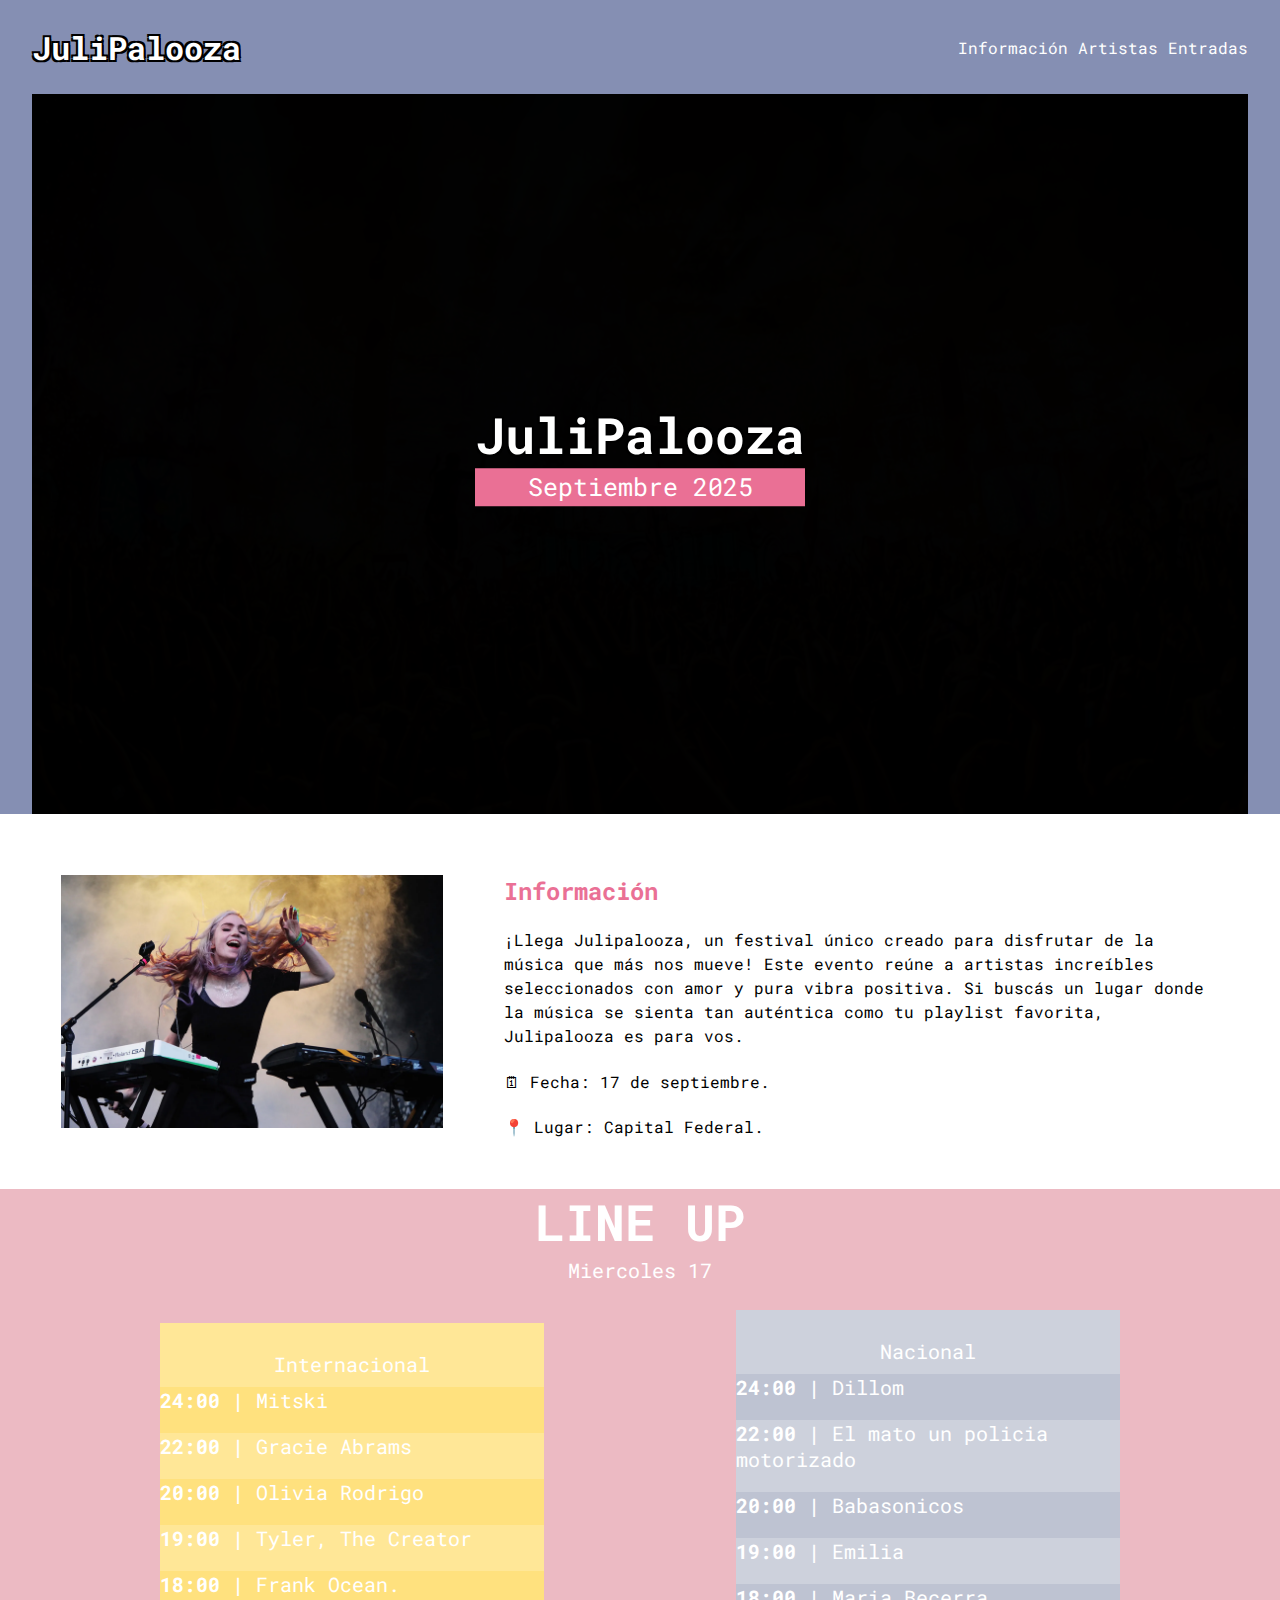
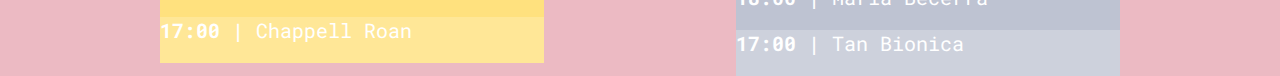
==== index.html @ cfa195fe "0.0.3" ====
<html>
<html lang="en">
<head>
    <meta charset="UTF-8">
    <meta name="viewport" content="width=device-width, initial-scale=1.0">
    <link rel="stylesheet" href="estilos.css">
    <title>Festival de Música</title>
    <link rel="preconnect" href="https://fonts.googleapis.com">
    <link rel="preconnect" href="https://fonts.gstatic.com" crossorigin>
    <link href="https://fonts.googleapis.com/css2?family=Montserrat:ital,wght@0,100..900;1,100..900&family=Roboto+Mono:ital,wght@0,100..700;1,100..700&display=swap" rel="stylesheet">
</head>
<body>
    <header class="header">

        <div class="contenedor contenido-h">

            

            <h1> JuliPalooza</h1>

        

            <nav class="navegacion">
                <a href="#info">Información</a>
                <a href="#Artistas">Artistas</a>
                <a href="#">Entradas</a>
            </nav>


        </div>

        <div class="imagen">
            <div class="contenedor contenido-i">
                <img src="img/festival.jpg" alt="festival" >
            <div class="texto">
                <h2>JuliPalooza</h2>
                <p>Septiembre 2025</p>
            </div>

        </div>
            
        </div>
    </header>

    <section id="info" class="contenedor-info">

        <div class="imagen-info">

            <img src="img/grimes.webp" alt="Grimes">


        </div>


      <div class="texto-info">

            <h2>Información</h2>
            <p>¡Llega Julipalooza, un festival único creado para disfrutar de la música que más nos mueve! Este evento reúne a artistas increíbles seleccionados con amor y pura vibra positiva. Si buscás un lugar donde la música se sienta tan auténtica como tu playlist favorita, Julipalooza es para vos. </p>
            <p>🗓 Fecha: 17 de septiembre.</p>
            <p>📍 Lugar: Capital Federal.</p>
        </div>


    </section>

    <section id="Artistas" class="artistas">

        <h3>Line Up</h3>
    
        <p class="dia">Miercoles 17</p>

        <div class="contenedor-artistas">

            <div class="escenario amarillo">

                <p class="nombre-escenario">Internacional</p>
    
                <ul class="horarios">



                    <li>
                        24:00 | <span>Mitski</span>
                    </li>
                    <li>
                        22:00 | <span>Gracie Abrams</span>
                    </li>
                    <li>
                        20:00 | <span>Olivia Rodrigo</span>
                    </li>
                    <li>
                        19:00 | <span>Tyler, The Creator</span>
                    </li>
                    <li>
                        18:00 | <span>Frank Ocean.</span>
                    </li>
                    <li>
                        17:00 | <span>Chappell Roan</span>
                    </li>
                </ul>

           
            </div> <!--.escenario-->
    
            <div class="escenario beige">
                <p class="nombre-escenario">Nacional</p>
    
                <ul class="horarios">
                    <li>
                        24:00 | <span>Dillom</span>
                    </li>
                    <li>
                        22:00 | <span>El mato un policia motorizado</span>
                    </li>
                    <li>
                        20:00 | <span>Babasonicos</span>
                    </li>
                    <li>
                        19:00 | <span>Emilia</span>
                    </li>
                    <li>
                        18:00 | <span>Maria Becerra</span>
                    </li>
                    <li>
                        17:00 | <span>Tan Bionica</span>
                    </li>
                </ul>
            </div> <!--.escenario-->
        </div> <!--.escenarios-contenedor -->

    
</body>
</html>
---- estilos.css ----
.header {
  background-color: #858FB3;
}
.header .contenido-h {
  padding: 2%;
  display: flex;
  justify-content: space-between;
  align-items: center;
}
.header .contenido-h h1 {
  text-shadow: 2px 2px 0 black, -2px 2px 0 black, 2px -2px 0 black, -2px -2px 0 black;
}

.navegacion a, h1 {
  color: white;
}
.navegacion a:hover, h1:hover {
  color: #ECBAC3;
}

.imagen img {
  filter: brightness(1%);
  height: 80%;
}

.contenido-i {
  position: relative;
}

.contenido-i img {
  animation-name: colores;
  animation-duration: 4s;
  animation-iteration-count: infinite;
  z-index: 0;
}

@keyframes colores {
  0%, 100% {
    filter: hue-rotate(0deg);
  }
  50% {
    filter: hue-rotate(50deg);
  }
}
.texto {
  position: absolute;
  top: 50%;
  left: 50%;
  transform: translate(-50%, -50%);
  color: white;
  text-align: center;
  scale: 1;
}
.texto h2 {
  font-weight: 700;
  font-size: 50px;
  text-shadow: 2px 2px 0 black, -2px 2px 0 black, 2px -2px 0 black, -2px -2px 0 black;
}
.texto p {
  font-size: 25px;
  background-color: #EA7095;
}

.texto:hover {
  scale: 1.15;
}
.texto:hover p {
  background-color: #ECBAC3;
}

@media (max-width: 480px) {
  .contenido-h {
    display: flex;
    flex-direction: column;
    align-items: flex-start;
    background-color: black;
  }
}
.contenedor-info {
  display: flex;
  width: 95%;
}
.contenedor-info .imagen-info {
  padding: 5%;
  align-items: center;
  scale: 1;
}

.imagen-info:hover {
  scale: 1.15;
}

.texto-info {
  padding-top: 5%;
}
.texto-info p {
  padding-top: 3%;
}
.texto-info h2 {
  color: #EA7095;
}

@media (max-width: 480px) {
  .contenedor-info {
    display: flex;
    flex-direction: column;
    align-items: center;
  }
}
.artistas {
  background-color: #ECBAC3;
}
.artistas h3 {
  color: white;
  text-align: center;
  font-size: 50px;
  text-transform: uppercase;
}
.artistas .dia {
  color: white;
  text-align: center;
  font-size: 20px;
  padding-bottom: 2%;
}

.contenedor-artistas {
  display: flex;
  justify-content: center;
  align-items: center;
  gap: 15%;
}

.escenario {
  padding-top: 2%;
  font-family: "Roboto Mono", serif;
  color: white;
  font-size: 20px;
  justify-content: center;
  align-items: center;
  width: 30%;
  scale: 1;
}
.escenario:hover {
  scale: 1.15;
}

.nombre-escenario {
  text-align: center;
  padding-bottom: 2%;
}

.horarios {
  list-style: none;
}
.horarios li {
  padding-bottom: 20px;
  font-weight: 700;
}
.horarios li span {
  font-weight: 400;
}

.amarillo {
  background-color: #FFE797;
}
.amarillo li:nth-child(odd) {
  background-color: rgb(255, 225.1153846154, 125.5);
}

.beige {
  background-color: #CDD1DC;
}
.beige li:nth-child(odd) {
  background-color: rgb(190, 195.2, 209.5);
}

@media (max-width: 480px) {
  .contenedor-artistas {
    display: flex;
    flex-direction: column;
    align-items: center;
  }
  .contenedor-artistas .escenario {
    width: 80%;
  }
}
* {
  margin: 0%;
  padding: 0%;
  scroll-behavior: smooth;
}

body {
  font-family: "Roboto Mono", serif;
  font-style: normal;
  color: "#000000";
}

p {
  color: "#000000";
  line-height: 1.5;
}

.contenedor {
  width: 95%;
  margin: 0 auto;
}

a {
  text-decoration: none;
}

img {
  max-width: 100%;
  width: 100%;
  height: auto;
  display: block;
}

h1 {
  font-weight: 900;
}

/*# sourceMappingURL=estilos.css.map */
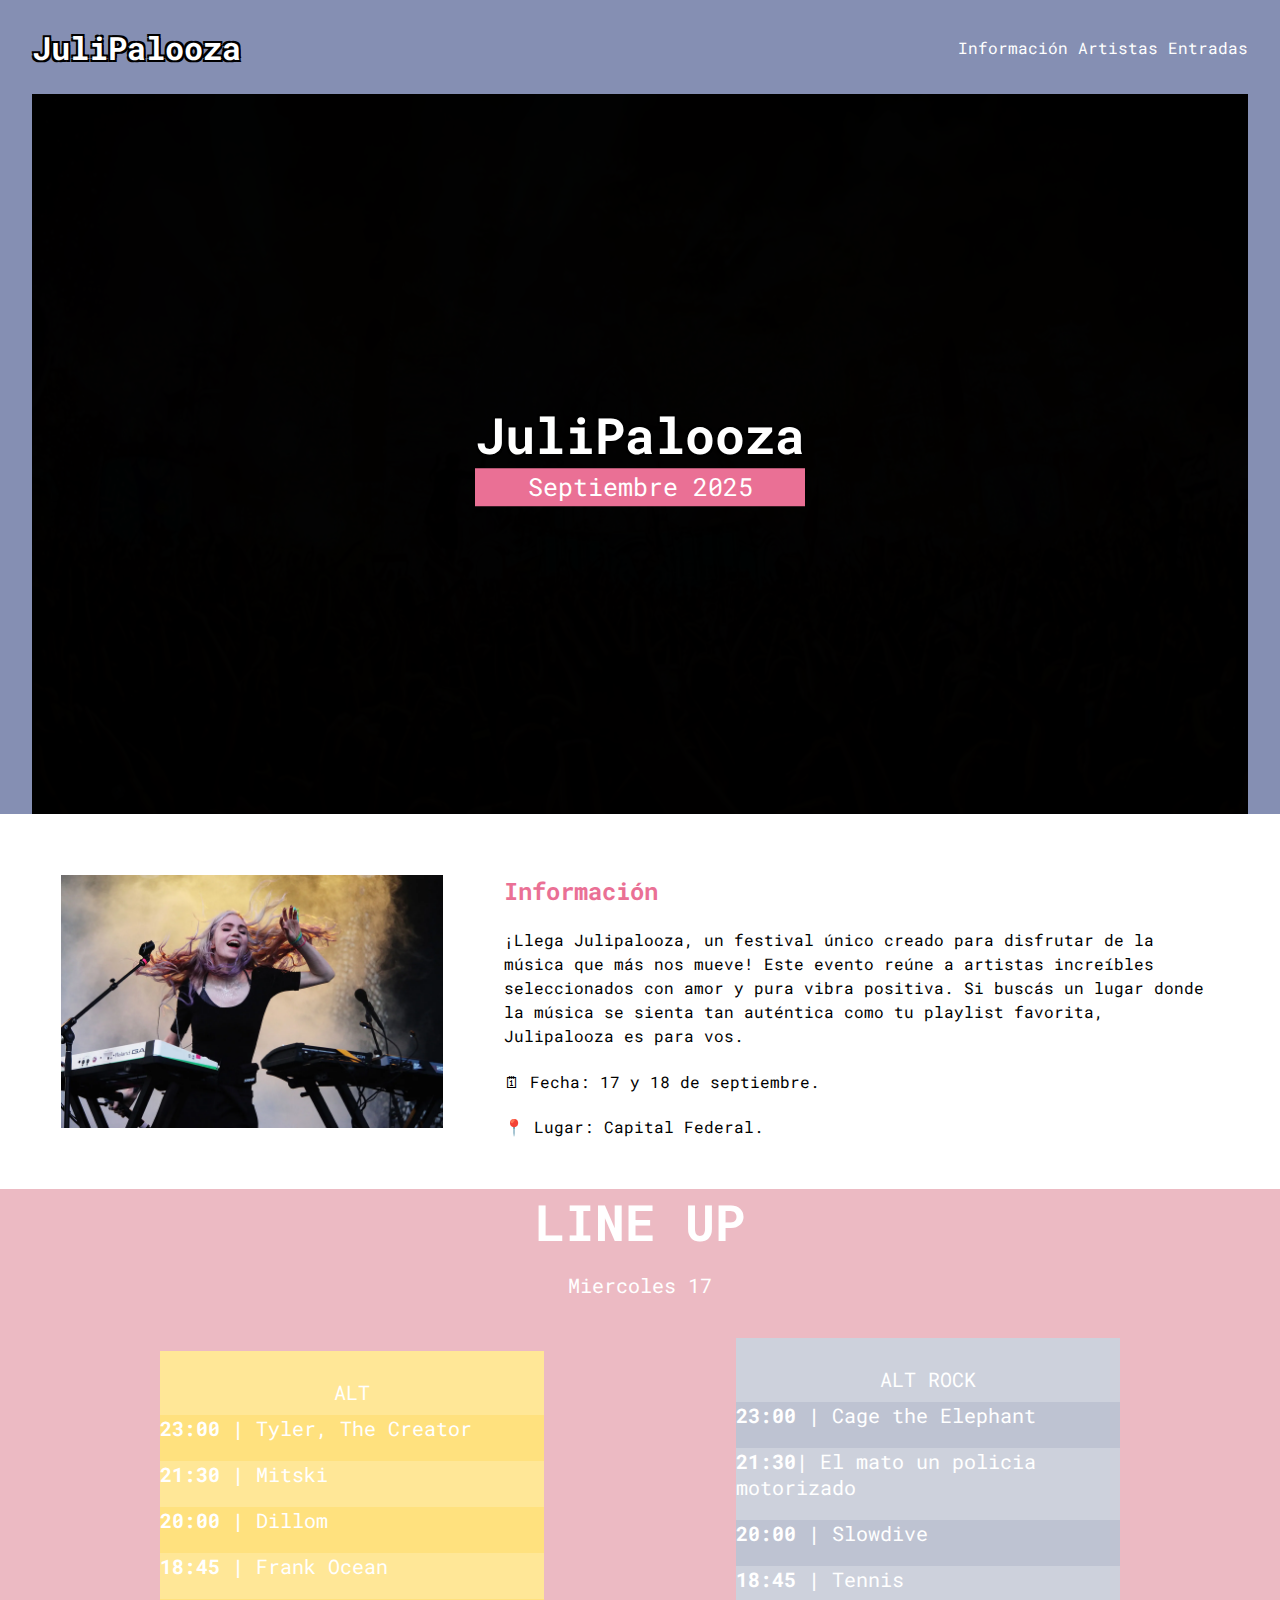
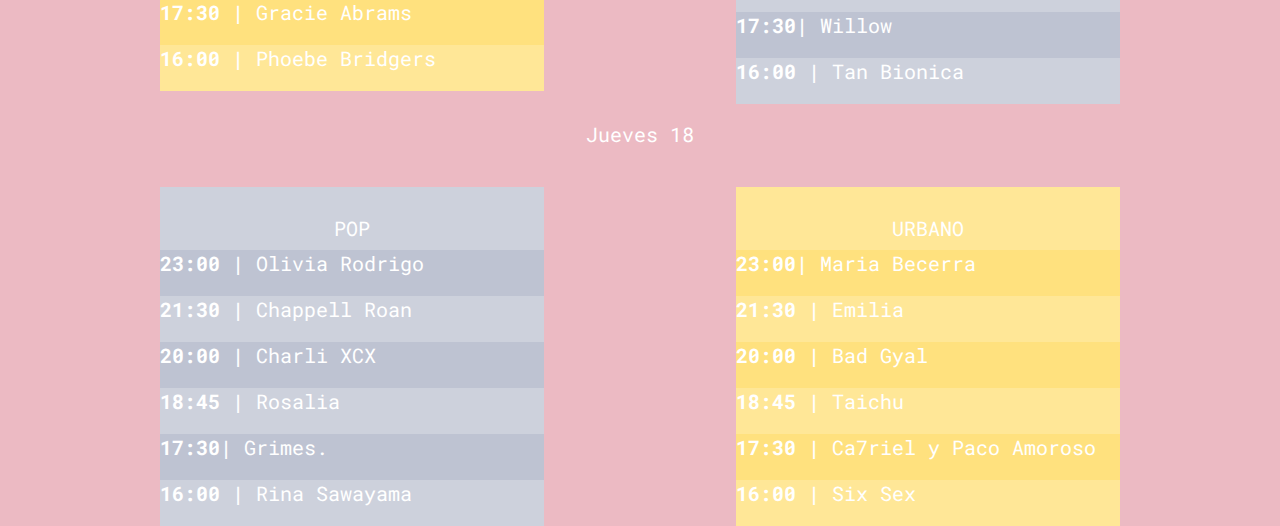
==== commit 017d4a00: "0.0.5" ====
--- a/index.html
+++ b/index.html
@@ -56,7 +56,7 @@
 
             <h2>Información</h2>
             <p>¡Llega Julipalooza, un festival único creado para disfrutar de la música que más nos mueve! Este evento reúne a artistas increíbles seleccionados con amor y pura vibra positiva. Si buscás un lugar donde la música se sienta tan auténtica como tu playlist favorita, Julipalooza es para vos. </p>
-            <p>🗓 Fecha: 17 de septiembre.</p>
+            <p>🗓 Fecha: 17 y 18 de septiembre.</p>
             <p>📍 Lugar: Capital Federal.</p>
         </div>
 
@@ -73,29 +73,29 @@
 
             <div class="escenario amarillo">
 
-                <p class="nombre-escenario">Internacional</p>
-    
-                <ul class="horarios">
-
-
-
-                    <li>
-                        24:00 | <span>Mitski</span>
-                    </li>
-                    <li>
-                        22:00 | <span>Gracie Abrams</span>
-                    </li>
-                    <li>
-                        20:00 | <span>Olivia Rodrigo</span>
-                    </li>
-                    <li>
-                        19:00 | <span>Tyler, The Creator</span>
-                    </li>
-                    <li>
-                        18:00 | <span>Frank Ocean.</span>
-                    </li>
-                    <li>
-                        17:00 | <span>Chappell Roan</span>
+                <p class="nombre-escenario">ALT</p>
+    
+                <ul class="horarios">
+
+
+
+                    <li>
+                        23:00 | <span>Tyler, The Creator</span>
+                    </li>
+                    <li>
+                        21:30 | <span>Mitski</span>
+                    </li>
+                    <li>
+                        20:00 | <span>Dillom</span>
+                    </li>
+                    <li>
+                        18:45 | <span>Frank Ocean</span>
+                    </li>
+                    <li>
+                        17:30 | <span>Gracie Abrams</span>
+                    </li>
+                    <li>
+                        16:00 | <span>Phoebe Bridgers</span>
                     </li>
                 </ul>
 
@@ -103,30 +103,97 @@
             </div> <!--.escenario-->
     
             <div class="escenario beige">
-                <p class="nombre-escenario">Nacional</p>
-    
-                <ul class="horarios">
-                    <li>
-                        24:00 | <span>Dillom</span>
-                    </li>
-                    <li>
-                        22:00 | <span>El mato un policia motorizado</span>
-                    </li>
-                    <li>
-                        20:00 | <span>Babasonicos</span>
-                    </li>
-                    <li>
-                        19:00 | <span>Emilia</span>
-                    </li>
-                    <li>
-                        18:00 | <span>Maria Becerra</span>
-                    </li>
-                    <li>
-                        17:00 | <span>Tan Bionica</span>
+                <p class="nombre-escenario">ALT ROCK</p>
+    
+                <ul class="horarios">
+                    <li>
+                        23:00 | <span>Cage the Elephant</span>
+                    </li>
+                    <li>
+                        21:30| <span>El mato un policia motorizado</span>
+                    </li>
+                    <li>
+                        20:00 | <span>Slowdive</span>
+                    </li>
+                    <li>
+                        18:45 | <span>Tennis</span>
+                    </li>
+                    <li>
+                        17:30| <span>Willow</span>
+                    </li>
+                    <li>
+                        16:00 | <span>Tan Bionica</span>
                     </li>
                 </ul>
             </div> <!--.escenario-->
         </div> <!--.escenarios-contenedor -->
+
+
+        <p class="dia">Jueves 18</p>
+
+        <div class="contenedor-artistas">
+
+            <div class="escenario beige">
+
+                <p class="nombre-escenario">POP</p>
+    
+                <ul class="horarios">
+
+
+
+                    <li>
+                        23:00 | <span>Olivia Rodrigo</span>
+                    </li>
+                    <li>
+                        21:30 | <span>Chappell Roan</span>
+                    </li>
+                    <li>
+                        20:00 | <span>Charli XCX</span>
+                    </li>
+                    <li>
+                        18:45 | <span>Rosalia</span>
+                    </li>
+                    <li>
+                        17:30| <span>Grimes.</span>
+                    </li>
+                    <li>
+                        16:00 | <span>Rina Sawayama</span>
+                    </li>
+                </ul>
+
+           
+            </div> <!--.escenario-->
+    
+            <div class="escenario amarillo">
+                <p class="nombre-escenario">URBANO</p>
+    
+                <ul class="horarios">
+                    <li>
+                        23:00| <span>Maria Becerra</span>
+                    </li>
+                    <li>
+                        21:30 | <span>Emilia</span>
+                    </li>
+                    <li>
+                        20:00 | <span>Bad Gyal</span>
+                    </li>
+                    <li>
+                        18:45 | <span>Taichu</span>
+                    </li>
+                    <li>
+                        17:30 | <span>Ca7riel y Paco Amoroso</span>
+                    </li>
+                    <li>
+                        16:00 | <span>Six Sex</span>
+                    </li>
+                </ul>
+            </div> <!--.escenario-->
+        </div> <!--.escenarios-contenedor -->
+
+
+        
+      
+    </section>
 
     
 </body>
--- a/estilos.css
+++ b/estilos.css
@@ -120,7 +120,8 @@
   color: white;
   text-align: center;
   font-size: 20px;
-  padding-bottom: 2%;
+  padding-bottom: 3%;
+  padding-top: 15px;
 }
 
 .contenedor-artistas {
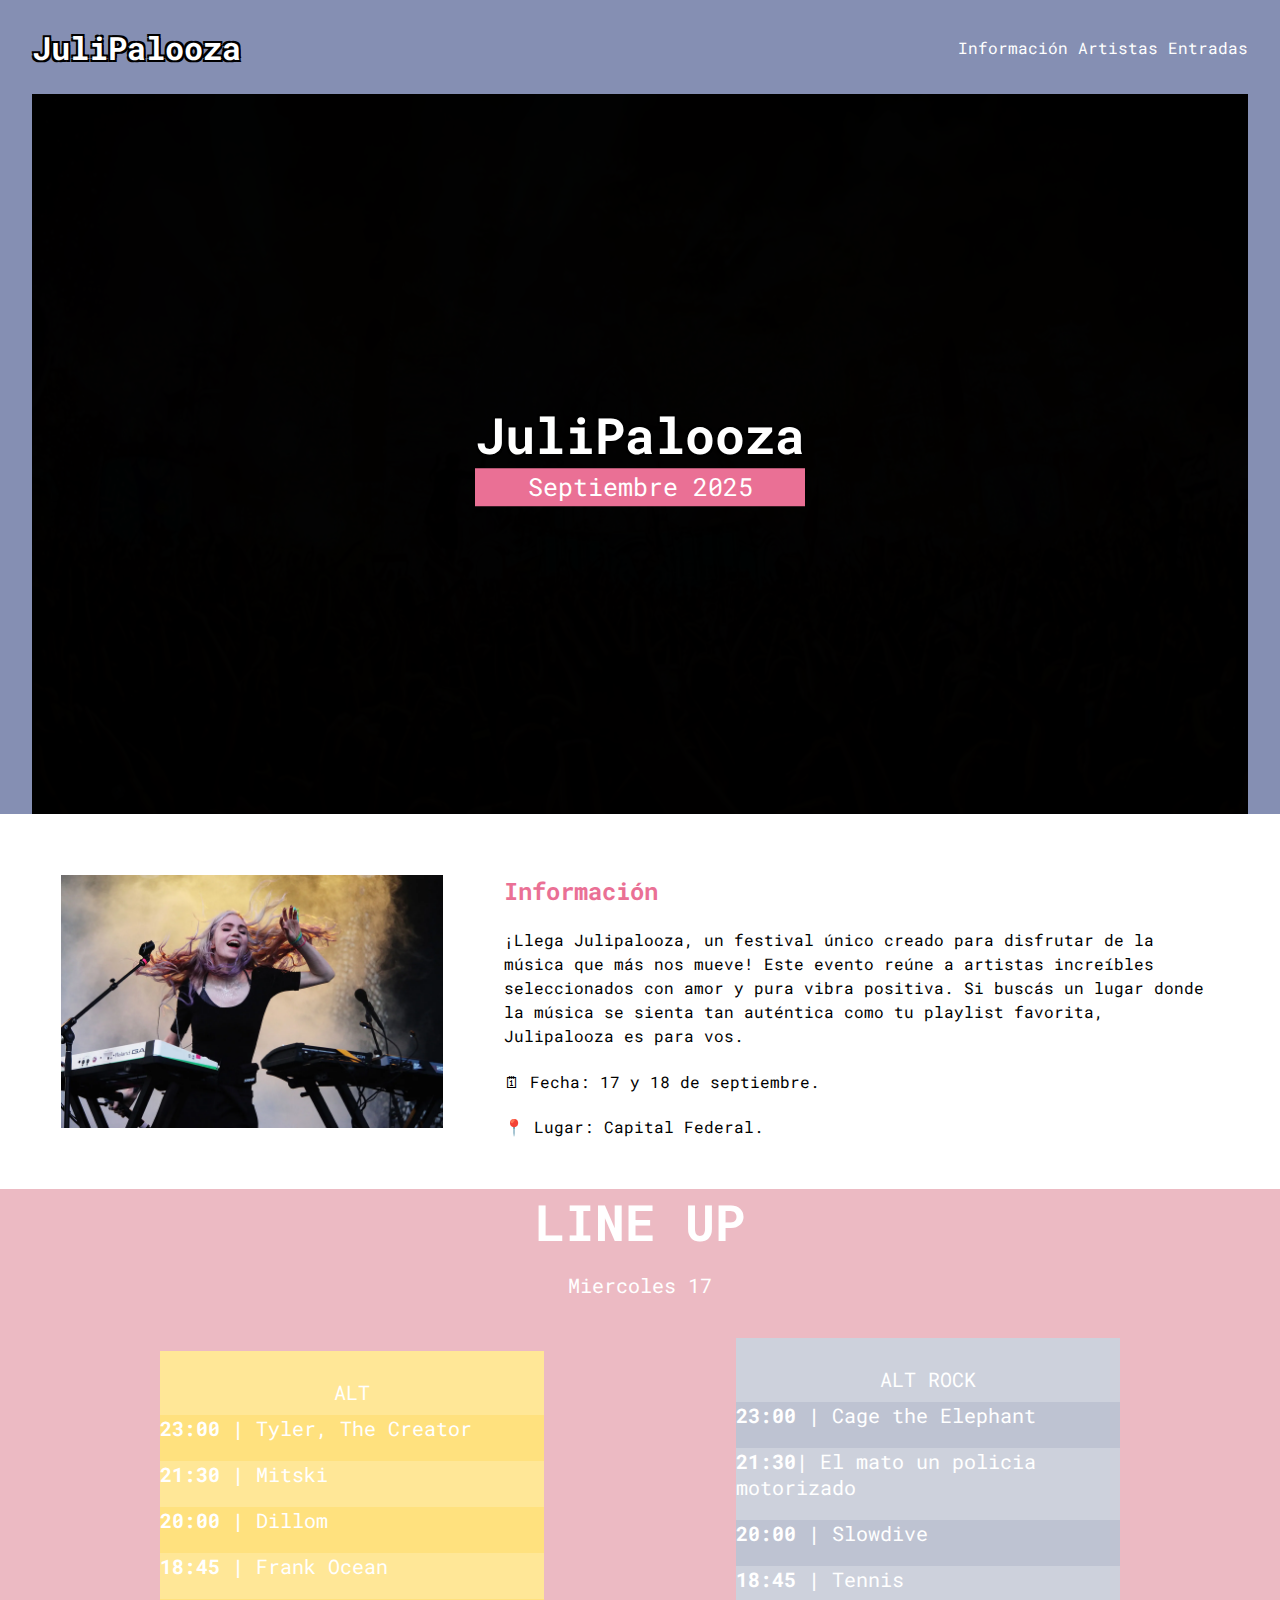
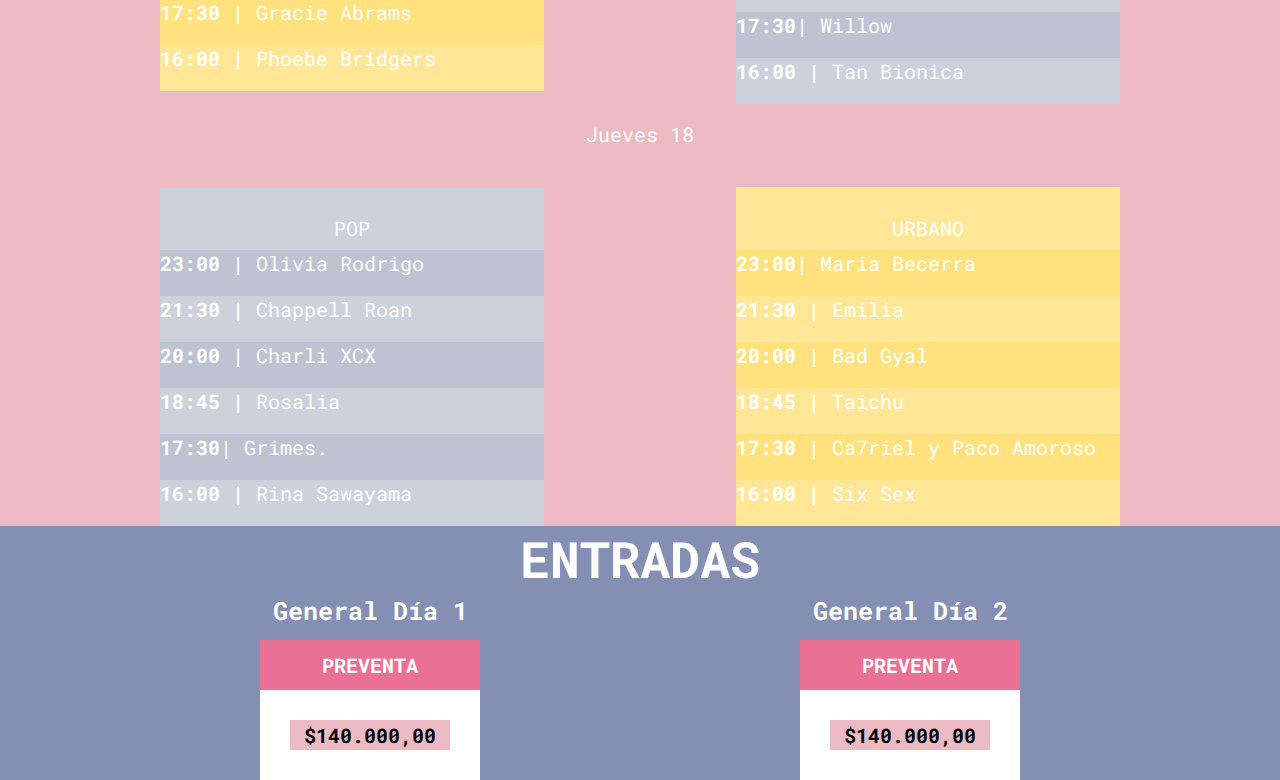
==== commit a9774cce: "0.0.6" ====
--- a/index.html
+++ b/index.html
@@ -23,7 +23,7 @@
             <nav class="navegacion">
                 <a href="#info">Información</a>
                 <a href="#Artistas">Artistas</a>
-                <a href="#">Entradas</a>
+                <a href="#entradas">Entradas</a>
             </nav>
 
 
@@ -190,9 +190,36 @@
             </div> <!--.escenario-->
         </div> <!--.escenarios-contenedor -->
 
-
-        
-      
+    </section>
+
+
+    <section id="entradas" class="contenedor-entradas">
+        <h3>Entradas</h3>
+    
+        <div class="entrada">
+            <div class="pase">
+                <p class="pase-nombre">General Día 1</p>
+                <div class="pase-preventa">
+                    <p>Preventa</p>
+                </div>
+                
+                <div class="pase-precio">
+                    <p>$140.000,00</p>
+                </div>
+            </div>
+
+            <div class="pase">
+                <p class="pase-nombre">General Día 2</p>
+                <div class="pase-preventa">
+                    <p>Preventa</p>
+                </div>
+                
+                <div class="pase-precio">
+                    <p>$140.000,00</p>
+                </div>
+            </div>
+            
+        </div>
     </section>
 
     
--- a/estilos.css
+++ b/estilos.css
@@ -185,10 +185,55 @@
     width: 80%;
   }
 }
+.contenedor-entradas {
+  background-color: #858FB3;
+}
+.contenedor-entradas h3 {
+  color: white;
+  text-align: center;
+  font-size: 50px;
+  text-transform: uppercase;
+}
+
+.entrada {
+  display: flex;
+  justify-content: center;
+  gap: 25%;
+}
+
+.pase .pase-nombre {
+  font-size: 25px;
+  font-weight: 700;
+  text-align: center;
+  color: white;
+  padding-bottom: 10px;
+}
+.pase .pase-preventa p {
+  color: white;
+  text-align: center;
+  font-size: 20px;
+  background-color: #EA7095;
+  padding: 10px;
+  width: 200px;
+  font-weight: 700;
+  text-transform: uppercase;
+}
+.pase .pase-precio {
+  background-color: white;
+  padding: 30px;
+}
+.pase .pase-precio p {
+  font-size: 20px;
+  font-weight: 700;
+  text-align: center;
+  background-color: #ECBAC3;
+}
+
 * {
   margin: 0%;
   padding: 0%;
   scroll-behavior: smooth;
+  font-family: "Roboto Mono", serif;
 }
 
 body {
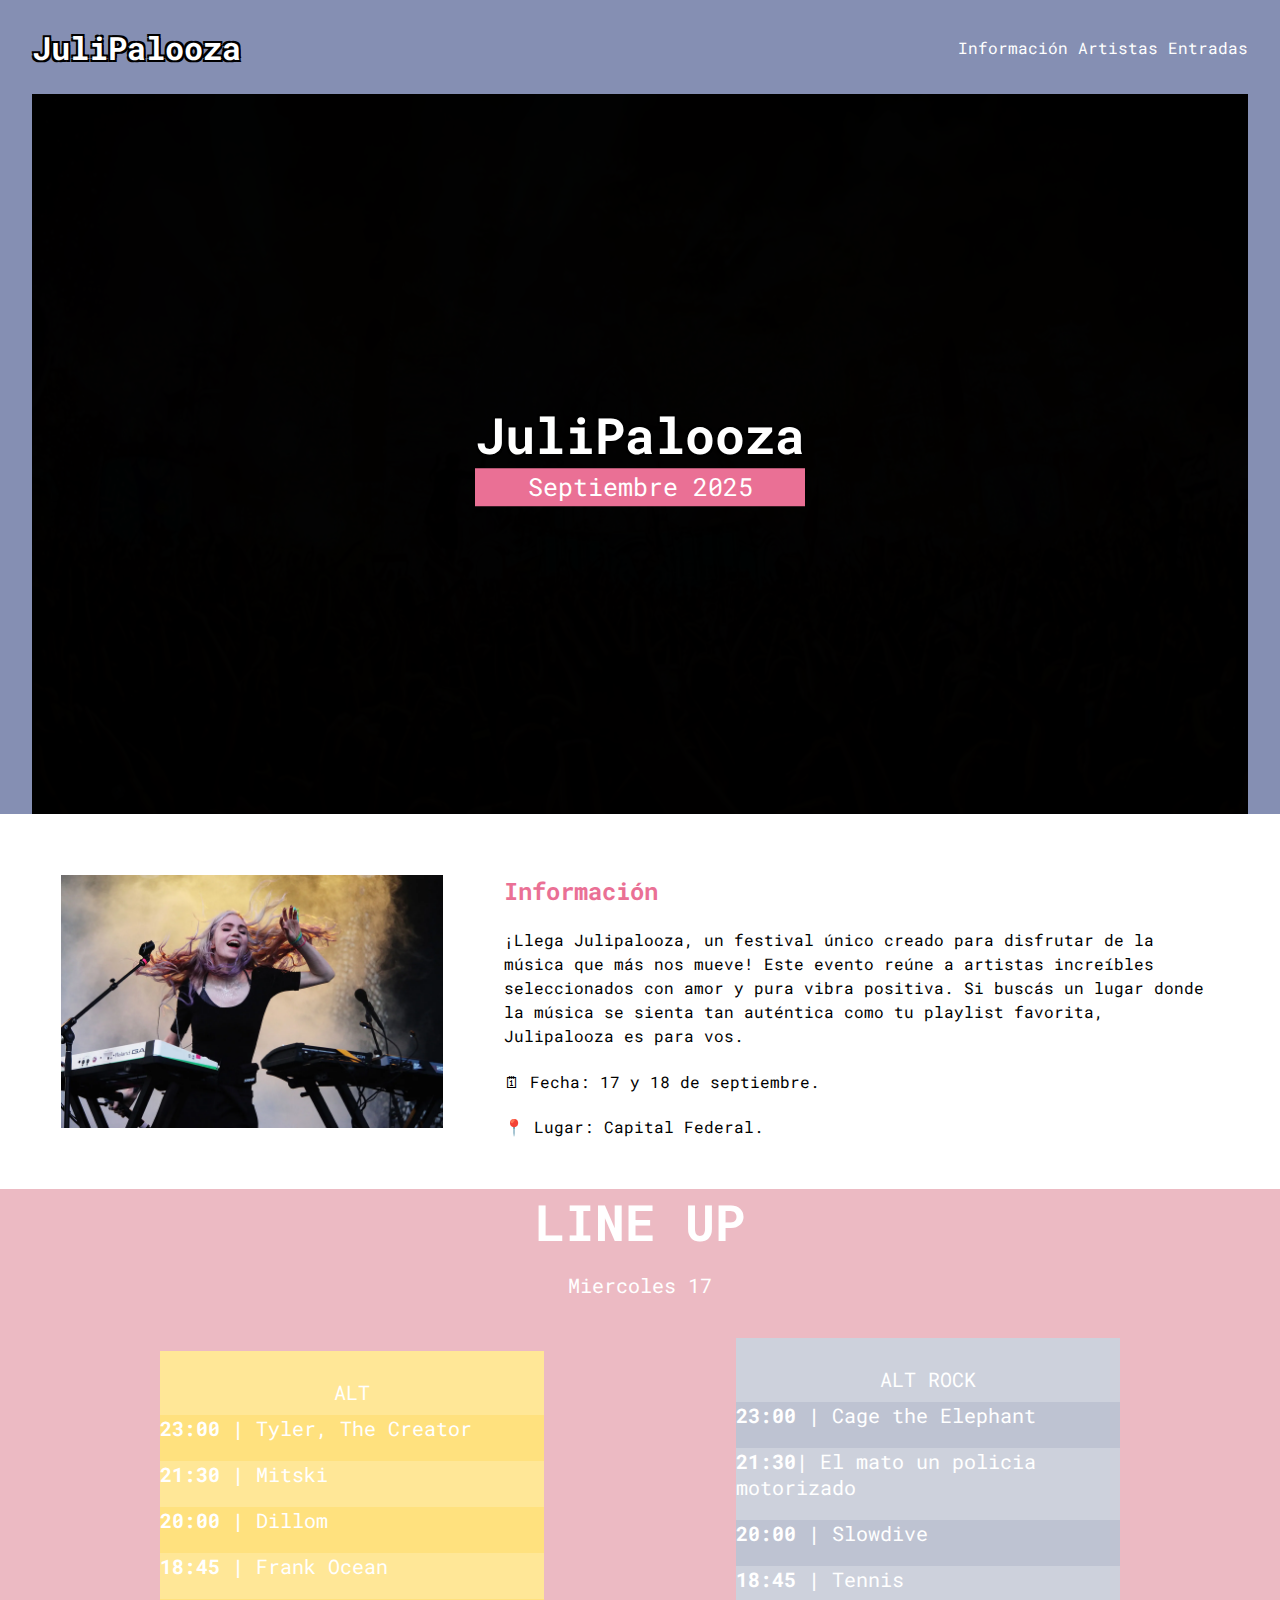
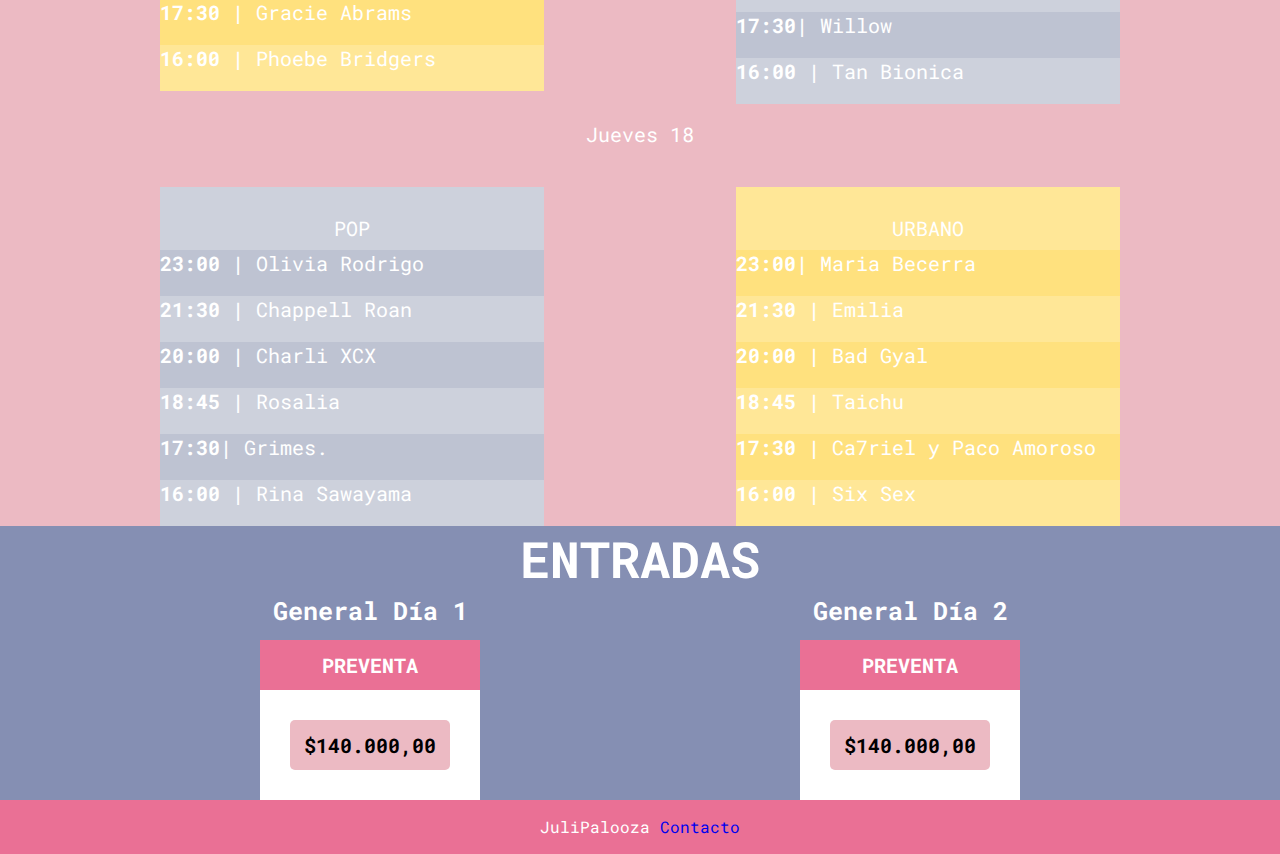
==== commit c9752ddd: "0.0.7" ====
--- a/index.html
+++ b/index.html
@@ -162,7 +162,9 @@
                 </ul>
 
            
-            </div> <!--.escenario-->
+            </div> 
+
+            
     
             <div class="escenario amarillo">
                 <p class="nombre-escenario">URBANO</p>
@@ -187,8 +189,8 @@
                         16:00 | <span>Six Sex</span>
                     </li>
                 </ul>
-            </div> <!--.escenario-->
-        </div> <!--.escenarios-contenedor -->
+            </div> 
+        </div> 
 
     </section>
 
@@ -222,6 +224,19 @@
         </div>
     </section>
 
+    <footer class="footer">
+
+
+        <p>JuliPalooza 
+
+            <a href="mailto:julietarpoo3@gmail.com">Contacto</a>
+
+
+        </p>
+
+
+    </footer>
+
     
 </body>
 </html>--- a/estilos.css
+++ b/estilos.css
@@ -176,12 +176,16 @@
 }
 
 @media (max-width: 480px) {
-  .contenedor-artistas {
+  .artistas {
+    padding-bottom: 3%;
+    padding-top: 15px;
+  }
+  .artistas .contenedor-artistas {
     display: flex;
     flex-direction: column;
     align-items: center;
   }
-  .contenedor-artistas .escenario {
+  .artistas .contenedor-artistas .escenario {
     width: 80%;
   }
 }
@@ -201,6 +205,12 @@
   gap: 25%;
 }
 
+.pase {
+  scale: 1;
+}
+.pase:hover {
+  scale: 1.25;
+}
 .pase .pase-nombre {
   font-size: 25px;
   font-weight: 700;
@@ -227,6 +237,20 @@
   font-weight: 700;
   text-align: center;
   background-color: #ECBAC3;
+  padding: 10px 0;
+  border-radius: 5px;
+}
+.pase .pase-precio p:hover {
+  background-color: #EA7095;
+}
+
+.footer {
+  background-color: #EA7095;
+  padding: 15px;
+}
+.footer p {
+  text-align: center;
+  color: white;
 }
 
 * {
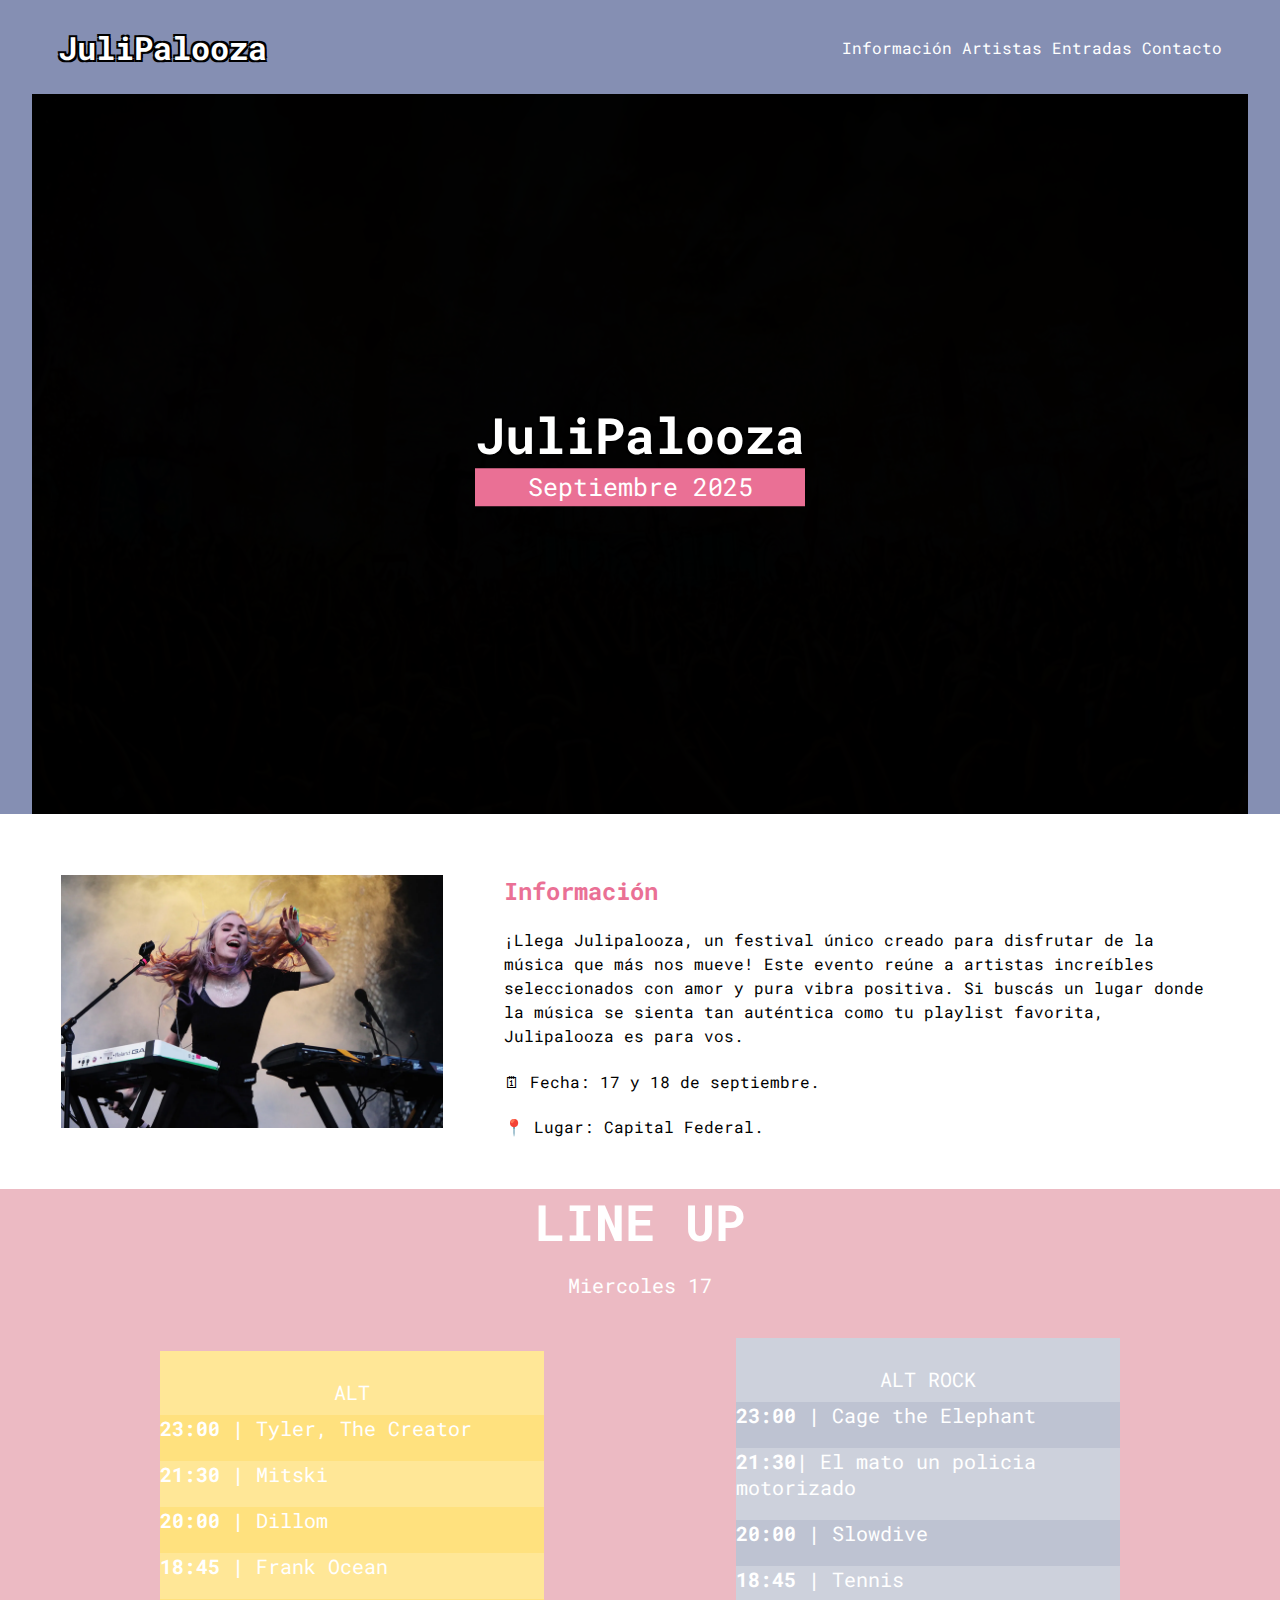
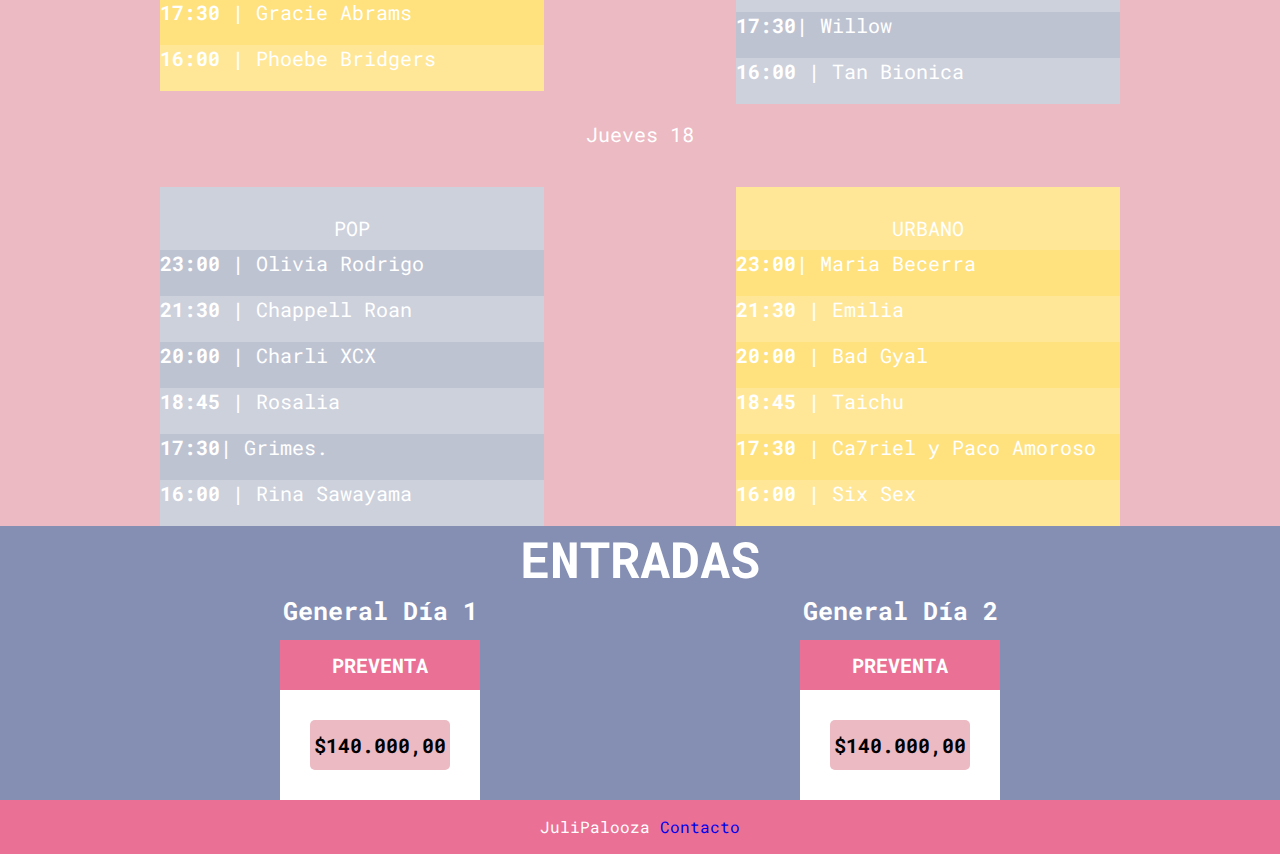
==== commit a4fa48d7: "0.1.0" ====
--- a/index.html
+++ b/index.html
@@ -24,6 +24,7 @@
                 <a href="#info">Información</a>
                 <a href="#Artistas">Artistas</a>
                 <a href="#entradas">Entradas</a>
+                <a href="contacto.html">Contacto</a>
             </nav>
 
 
@@ -196,6 +197,8 @@
 
 
     <section id="entradas" class="contenedor-entradas">
+
+        <div class="contenedor-entradas">
         <h3>Entradas</h3>
     
         <div class="entrada">
@@ -222,6 +225,7 @@
             </div>
             
         </div>
+    </div>
     </section>
 
     <footer class="footer">
--- a/estilos.css
+++ b/estilos.css
@@ -176,16 +176,12 @@
 }
 
 @media (max-width: 480px) {
-  .artistas {
-    padding-bottom: 3%;
-    padding-top: 15px;
-  }
-  .artistas .contenedor-artistas {
+  .contenedor-artistas {
     display: flex;
     flex-direction: column;
     align-items: center;
   }
-  .artistas .contenedor-artistas .escenario {
+  .contenedor-artistas .escenario {
     width: 80%;
   }
 }
@@ -244,6 +240,15 @@
   background-color: #EA7095;
 }
 
+@media (max-width: 480px) {
+  .entrada {
+    display: flex;
+    flex-direction: column;
+  }
+  .entrada .pase-preventa p {
+    width: 100%;
+  }
+}
 .footer {
   background-color: #EA7095;
   padding: 15px;
@@ -253,6 +258,131 @@
   color: white;
 }
 
+/* Contacto */
+.degradado {
+  background-color: linear-gradient(#DECAFF 0%, #9A015C 20%, #FE3883 40%, #FF9EED 80%);
+}
+
+* {
+  margin: 0;
+  padding: 0;
+  box-sizing: border-box;
+  font-family: "Roboto Mono", serif;
+  text-decoration: none;
+}
+
+.degradado {
+  background-image: linear-gradient(to bottom right, #858fb3, #938cba, #a687bc, #bc81b8, #d279ad, #e57ca2, #f48195, #fe8987, #ffa081, #ffb781, #ffcf88, #ffe797);
+  background-size: 200% 200%;
+  animation: movimiento 4s linear infinite alternate;
+}
+
+@keyframes movimiento {
+  from {
+    background-position: 0 0;
+  }
+  to {
+    background-position: 100% 100%;
+  }
+}
+form {
+  background: rgba(255, 255, 255, 0.4);
+  width: 700px;
+  max-width: 95%;
+  margin: 70px auto;
+  border-radius: 5px;
+  padding: 50px 30px;
+}
+form .titulo h2 {
+  display: inline-block;
+  letter-spacing: 6px;
+  border-bottom: 1px solid black;
+  text-transform: uppercase;
+  margin-bottom: 10px;
+  font-weight: 700;
+}
+form .contacto-parrafo p {
+  padding-bottom: 20px;
+}
+form .datos {
+  display: flex;
+  gap: 15%;
+}
+form .datos .item {
+  display: flex;
+  flex-direction: column;
+  width: 40%;
+}
+form .datos .item input {
+  border-radius: 4px;
+  outline: 0;
+  border: 1px solid black;
+  padding: 10px;
+  width: 100%;
+  height: 40px;
+  background: transparent;
+  margin-top: 10px;
+  font-size: 20px;
+}
+
+label {
+  display: block;
+  letter-spacing: 3px;
+  text-transform: uppercase;
+  font-weight: 700;
+}
+
+.datos-mensaje {
+  margin: 25px 0;
+}
+.datos-mensaje textarea {
+  background: transparent;
+  border: 1px solid black;
+  border-radius: 4px;
+  margin-top: 10px;
+  outline: 0;
+  width: 95%;
+  height: 200px;
+  font-size: 20px;
+}
+
+.boton .input {
+  display: flex;
+  justify-content: center;
+  align-items: center;
+  background: transparent;
+  height: 50px;
+  width: 100px;
+  font-weight: 700;
+  border-radius: 4px;
+  border: 1px solid black;
+  cursor: pointer;
+  letter-spacing: 3px;
+}
+.boton .input:hover {
+  background: rgba(0, 0, 0, 0.2);
+  color: white;
+  border: 0;
+}
+
+.input-texto {
+  justify-content: center;
+  text-decoration: none;
+  color: #000000;
+}
+.input-texto:hover {
+  color: white;
+}
+
+@media (max-width: 480px) {
+  .datos {
+    flex-direction: column;
+  }
+  form .datos .item {
+    width: 100%;
+    margin-bottom: 3px;
+  }
+}
 * {
   margin: 0%;
   padding: 0%;
